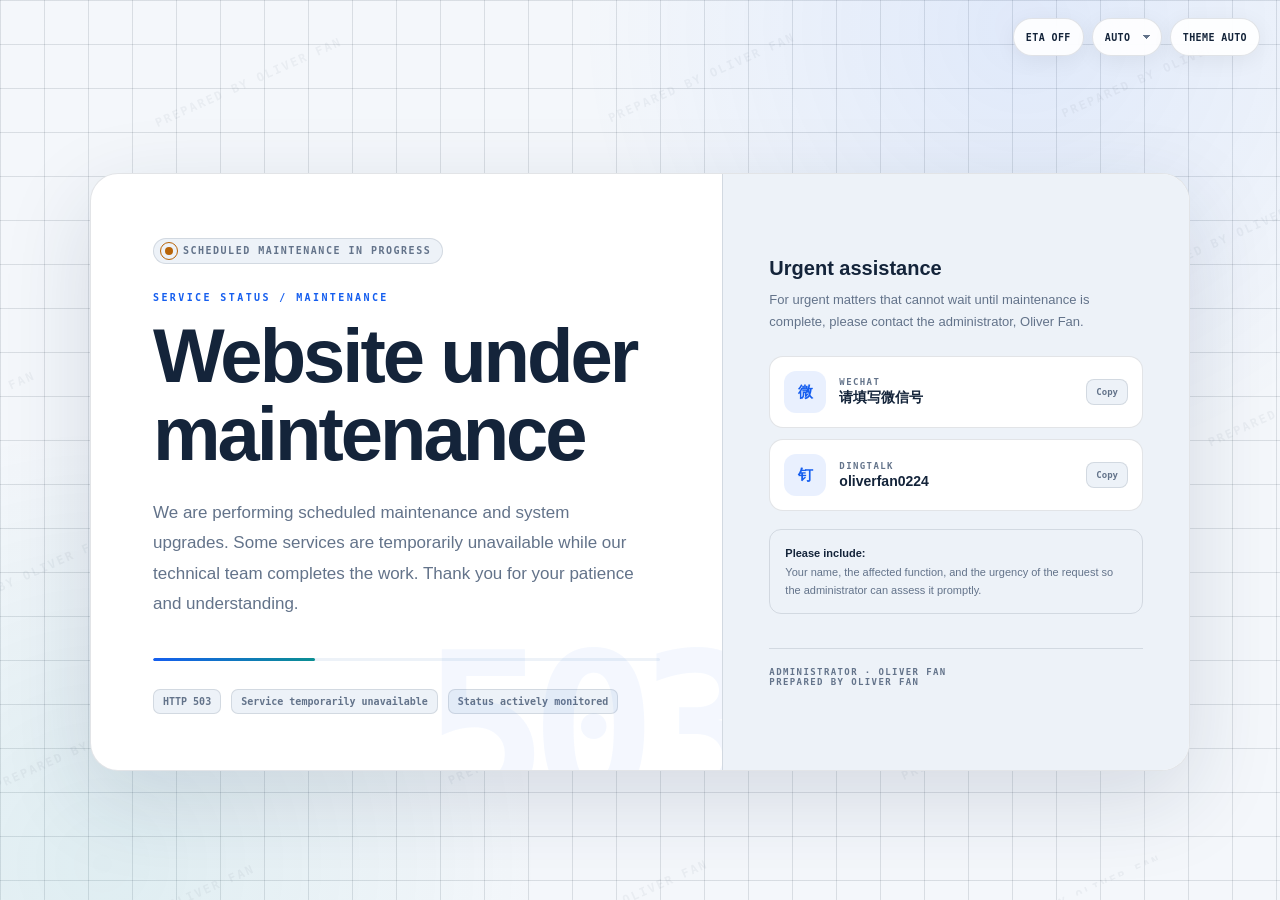
==== maintenance/index.html @ 88e65645 "Rename maintenance.html to maintenance/index.html" ====
<!doctype html>
<html lang="zh-CN" data-theme="dark">
<head>
  <meta charset="utf-8">
  <meta name="viewport" content="width=device-width,initial-scale=1,viewport-fit=cover">
  <meta name="robots" content="noindex,nofollow">
  <meta name="author" content="Oliver Fan">
  <meta name="theme-color" content="#07111f">
  <title>系统维护中 · System Maintenance</title>
  <style>
    :root{
      color-scheme:light;
      --bg:#f4f7fb;--surface:#fff;--surface2:#edf2f8;--line:rgba(20,36,58,.12);
      --line-hi:rgba(20,36,58,.23);--text:#14243a;--dim:#63738a;
      --blue:#155eef;--teal:#0b8f92;--green:#0b8f68;--amber:#b86408;
      --blue-dim:rgba(21,94,239,.09);--teal-dim:rgba(11,143,146,.09);
      --shadow:0 28px 90px rgba(24,45,75,.14);
      --sans:"SF Pro Display","PingFang SC","Hiragino Sans GB","Microsoft YaHei",sans-serif;
      --mono:"SFMono-Regular","JetBrains Mono","Menlo","PingFang SC",monospace;
    }
    [data-theme="dark"]{
      color-scheme:dark;
      --bg:#07111f;--surface:#0d1a2b;--surface2:#122238;--line:rgba(164,190,225,.13);
      --line-hi:rgba(164,190,225,.27);--text:#eaf3ff;--dim:#91a5bf;
      --blue:#68a2ff;--teal:#54d2c8;--green:#58d7a9;--amber:#ffc062;
      --blue-dim:rgba(104,162,255,.11);--teal-dim:rgba(84,210,200,.09);
      --shadow:0 32px 100px rgba(0,0,0,.36);
    }
    *{box-sizing:border-box}
    html,body{min-height:100%;margin:0}
    body{font-family:var(--sans);color:var(--text);background-color:var(--bg);overflow-x:hidden;
      background-image:linear-gradient(var(--line) 1px,transparent 1px),linear-gradient(90deg,var(--line) 1px,transparent 1px);
      background-size:44px 44px;transition:background-color .25s,color .25s}
    body::before{content:"";position:fixed;inset:0;pointer-events:none;background:
      radial-gradient(circle at 80% 3%,var(--blue-dim),transparent 33%),
      radial-gradient(circle at 8% 96%,var(--teal-dim),transparent 30%)}
    button,select{font:inherit}
    button:focus-visible,select:focus-visible,a:focus-visible{outline:3px solid var(--blue);outline-offset:3px}
    .watermark{position:fixed;inset:-15%;z-index:8;pointer-events:none;display:grid;grid-template-columns:repeat(4,1fr);grid-auto-rows:180px;
      transform:rotate(-24deg);opacity:.045;color:var(--text);font:700 12px/1 var(--mono);letter-spacing:2px;text-transform:uppercase;overflow:hidden}
    .watermark span{display:grid;place-items:center;white-space:nowrap}
    .toolbar{position:fixed;top:max(18px,env(safe-area-inset-top));right:max(20px,env(safe-area-inset-right));z-index:30;display:flex;gap:8px;align-items:center}
    .control{height:38px;border:1px solid var(--line);background:color-mix(in srgb,var(--surface) 90%,transparent);backdrop-filter:blur(14px);-webkit-backdrop-filter:blur(14px);
      color:var(--text);border-radius:999px;padding:0 12px;font:700 10px var(--mono);letter-spacing:.4px;cursor:pointer;box-shadow:0 5px 22px rgba(0,0,0,.06)}
    select.control{appearance:none;padding-right:30px;background-image:linear-gradient(45deg,transparent 50%,var(--dim) 50%),linear-gradient(135deg,var(--dim) 50%,transparent 50%);background-position:calc(100% - 14px) 16px,calc(100% - 10px) 16px;background-size:4px 4px;background-repeat:no-repeat}
    .control:hover{border-color:var(--line-hi);background-color:var(--surface2)}
    .theme-control{min-width:78px}.eta-control[aria-pressed="true"]{color:var(--blue);border-color:var(--blue);background:var(--blue-dim)}
    .page{position:relative;z-index:10;min-height:100vh;display:grid;place-items:center;padding:92px 28px 48px}
    .panel{width:min(1100px,100%);display:grid;grid-template-columns:minmax(0,1.15fr) minmax(320px,.85fr);overflow:hidden;background:var(--surface);border:1px solid var(--line);border-radius:28px;box-shadow:var(--shadow)}
    .primary{position:relative;min-width:0;padding:64px 62px 56px;overflow:hidden}
    .primary::after{content:"503";position:absolute;right:-25px;bottom:-66px;color:var(--blue);opacity:.045;font:900 210px/1 var(--mono);letter-spacing:-18px;pointer-events:none}
    .status{display:inline-flex;align-items:center;gap:10px;margin-bottom:28px;padding:7px 11px;border:1px solid var(--line);background:var(--surface2);border-radius:999px;color:var(--dim);font:700 10px/1 var(--mono);letter-spacing:1.5px;text-transform:uppercase}
    .pulse{position:relative;width:8px;height:8px;border-radius:50%;background:var(--amber)}
    .pulse::after{content:"";position:absolute;inset:-5px;border:1px solid var(--amber);border-radius:50%;animation:ring 2s ease-out infinite}
    @keyframes ring{0%{transform:scale(.55);opacity:.85}100%{transform:scale(1.65);opacity:0}}
    .kicker{margin-bottom:14px;color:var(--blue);font:800 10px var(--mono);letter-spacing:2.4px;text-transform:uppercase}
    h1{margin:0;font-size:clamp(42px,6vw,76px);line-height:1.03;letter-spacing:-3px;text-wrap:balance}
    .description{max-width:680px;margin:24px 0 0;color:var(--dim);font-size:17px;line-height:1.8;text-wrap:pretty}
    .progress{position:relative;height:3px;margin:38px 0 28px;background:var(--surface2);border-radius:999px;overflow:hidden}
    .progress::after{content:"";position:absolute;inset:0 auto 0 0;width:32%;background:linear-gradient(90deg,var(--blue),var(--teal));border-radius:999px;animation:scan 2.8s ease-in-out infinite}
    @keyframes scan{0%{transform:translateX(-105%)}60%,100%{transform:translateX(320%)}}
    .meta{display:flex;flex-wrap:wrap;gap:10px;color:var(--dim);font:700 10px var(--mono)}
    .meta span{padding:6px 9px;border:1px solid var(--line);border-radius:7px;background:var(--surface2)}
    .eta{margin-top:28px;padding:20px;border:1px solid var(--line);border-left:3px solid var(--teal);border-radius:0 14px 14px 0;background:var(--teal-dim);transition:opacity .2s,transform .2s}
    .eta[hidden]{display:none}
    .eta-head{display:flex;justify-content:space-between;gap:16px;align-items:start}
    .eta-label{color:var(--teal);font:800 10px var(--mono);letter-spacing:1.5px;text-transform:uppercase}
    .eta-time{margin-top:5px;font-size:15px;font-weight:650}
    .countdown{display:grid;grid-template-columns:repeat(4,minmax(50px,1fr));gap:8px;margin-top:16px}
    .unit{padding:10px 8px;text-align:center;border:1px solid var(--line);border-radius:10px;background:var(--surface)}
    .value{display:block;font:800 19px/1.1 var(--mono);font-variant-numeric:tabular-nums}
    .unit small{display:block;margin-top:5px;color:var(--dim);font:700 8px var(--mono);letter-spacing:1px;text-transform:uppercase}
    .side{position:relative;min-width:0;padding:58px 46px;background:var(--surface2);border-left:1px solid var(--line);display:flex;flex-direction:column;justify-content:center}
    .side-title{margin:0 0 9px;font-size:20px}.side-copy{margin:0 0 23px;color:var(--dim);font-size:13px;line-height:1.7}
    .contact-list{display:grid;gap:11px}
    .contact{display:grid;grid-template-columns:42px minmax(0,1fr) auto;gap:13px;align-items:center;padding:14px;border:1px solid var(--line);background:var(--surface);border-radius:14px}
    .contact-icon{display:grid;place-items:center;width:42px;height:42px;border-radius:12px;background:var(--blue-dim);color:var(--blue);font:900 15px var(--mono)}
    .contact-label{color:var(--dim);font:700 9px var(--mono);letter-spacing:1.4px;text-transform:uppercase}
    .contact-value{margin-top:2px;font-size:14px;font-weight:700;overflow-wrap:anywhere}
    .copy{border:1px solid var(--line);background:var(--surface2);color:var(--dim);border-radius:8px;padding:7px 9px;font:700 9px var(--mono);cursor:pointer}
    .copy:hover{color:var(--blue);border-color:var(--blue)}
    .notice{margin-top:18px;padding:14px 15px;border:1px solid var(--line);border-radius:12px;color:var(--dim);font-size:11px;line-height:1.65}
    .notice b{color:var(--text)}
    .signature{margin-top:34px;padding-top:18px;border-top:1px solid var(--line);color:var(--dim);font:700 9px var(--mono);letter-spacing:1.4px}
    .noscript{position:fixed;inset:auto 20px 20px;z-index:100;padding:12px 15px;background:#fff3cd;color:#5f4300;border:1px solid #e8c96d;border-radius:10px;font-size:13px}
    .toast{position:fixed;z-index:50;left:50%;bottom:28px;transform:translate(-50%,20px);opacity:0;padding:10px 14px;border-radius:999px;background:var(--text);color:var(--bg);font:700 10px var(--mono);pointer-events:none;transition:.2s}
    .toast.show{opacity:1;transform:translate(-50%,0)}
    @media(max-width:850px){.panel{grid-template-columns:1fr}.primary{padding:55px 38px 44px}.side{padding:38px;border-left:0;border-top:1px solid var(--line)}h1{letter-spacing:-2px}.watermark{grid-template-columns:repeat(3,1fr)}}
    @media(max-width:560px){.toolbar{top:12px;right:12px;left:12px;justify-content:flex-end;gap:5px}.control{height:35px;padding:0 9px;font-size:9px}.theme-control{min-width:64px}.page{padding:72px 12px 20px;align-items:start}.panel{border-radius:19px}.primary,.side{padding:36px 23px}h1{font-size:40px;letter-spacing:-1.6px}.description{font-size:15px}.countdown{gap:5px}.unit{padding:9px 4px}.value{font-size:16px}.contact{grid-template-columns:38px minmax(0,1fr) auto;padding:11px}.contact-icon{width:38px;height:38px}.watermark{grid-template-columns:repeat(2,1fr);grid-auto-rows:150px}}
    @media(prefers-reduced-motion:reduce){*,*::before,*::after{animation-duration:.01ms!important;animation-iteration-count:1!important;scroll-behavior:auto!important}}
    @media print{.toolbar,.watermark,.toast{display:none}.page{padding:18mm}.panel{box-shadow:none}.primary::after{opacity:.025}}
  </style>
</head>
<body>
  <div class="watermark" aria-hidden="true"></div>
  <div class="toolbar" aria-label="Display settings">
    <button class="control eta-control" id="etaToggle" type="button" aria-pressed="false">ETA OFF</button>
    <select class="control" id="language" aria-label="Language">
      <option value="auto">AUTO</option><option value="zh-CN">简中</option><option value="zh-TW">繁中</option><option value="en">EN</option>
    </select>
    <button class="control theme-control" id="theme" type="button" aria-label="Color mode">THEME AUTO</button>
  </div>

  <main class="page">
    <article class="panel" aria-labelledby="title">
      <section class="primary">
        <div class="status"><span class="pulse" aria-hidden="true"></span><span data-i18n="status">计划维护进行中</span></div>
        <div class="kicker">SERVICE STATUS / MAINTENANCE</div>
        <h1 id="title" data-i18n="title">网站正在维护</h1>
        <p class="description" data-i18n="description">我们正在进行系统升级与例行维护，部分服务暂时不可用。技术团队正在加紧处理，感谢您的理解与耐心等待。</p>
        <div class="progress" aria-hidden="true"></div>
        <div class="meta"><span>HTTP 503</span><span data-i18n="scope">服务暂时不可用</span><span data-i18n="monitoring">状态持续监测中</span></div>

        <div class="eta" id="etaPanel" hidden>
          <div class="eta-head">
            <div><div class="eta-label" data-i18n="etaLabel">预计恢复时间</div><div class="eta-time" id="etaTime">—</div></div>
          </div>
          <div class="countdown" aria-live="polite">
            <div class="unit"><span class="value" id="days">00</span><small data-i18n="days">天</small></div>
            <div class="unit"><span class="value" id="hours">00</span><small data-i18n="hours">时</small></div>
            <div class="unit"><span class="value" id="minutes">00</span><small data-i18n="minutes">分</small></div>
            <div class="unit"><span class="value" id="seconds">00</span><small data-i18n="seconds">秒</small></div>
          </div>
        </div>
      </section>

      <aside class="side" aria-label="Emergency contact">
        <h2 class="side-title" data-i18n="contactTitle">紧急需求</h2>
        <p class="side-copy" data-i18n="contactCopy">如有无法等待维护完成的紧急事项，请联系管理员 Oliver Fan。</p>
        <div class="contact-list">
          <div class="contact">
            <div class="contact-icon" aria-hidden="true">微</div>
            <div><div class="contact-label">WECHAT</div><div class="contact-value" id="wechat">请填写微信号</div></div>
            <button class="copy" type="button" data-copy="wechat" data-i18n="copy">复制</button>
          </div>
          <div class="contact">
            <div class="contact-icon" aria-hidden="true">钉</div>
            <div><div class="contact-label">DINGTALK</div><div class="contact-value" id="dingtalk">oliverfan0224</div></div>
            <button class="copy" type="button" data-copy="dingtalk" data-i18n="copy">复制</button>
          </div>
        </div>
        <div class="notice"><b data-i18n="noticeTitle">联系时请注明：</b><br><span data-i18n="noticeText">您的姓名、受影响的功能，以及事项紧急程度，便于管理员尽快判断与处理。</span></div>
        <div class="signature">ADMINISTRATOR · OLIVER FAN<br>PREPARED BY OLIVER FAN</div>
      </aside>
    </article>
  </main>
  <div class="toast" id="toast" role="status"></div>
  <noscript><div class="noscript">This page requires JavaScript for automatic language detection and countdown display.</div></noscript>

  <script>
    /* ================================================================
       页面配置：部署前只需修改这一段。
       recovery.enabled 决定预计恢复模块的默认开启状态；
       recovery.target 使用 ISO 8601 格式，例如 2026-07-18T18:00:00+08:00。
       ================================================================ */
    const SITE_CONFIG={
      administrator:'Oliver Fan',
      wechat:'请填写微信号',
      dingtalk:'oliverfan0224',
      recovery:{enabled:false,target:''}
    };

    const TEXT={
      'zh-CN':{status:'计划维护进行中',title:'网站正在维护',description:'我们正在进行系统升级与例行维护，部分服务暂时不可用。技术团队正在加紧处理，感谢您的理解与耐心等待。',scope:'服务暂时不可用',monitoring:'状态持续监测中',etaLabel:'预计恢复时间',days:'天',hours:'时',minutes:'分',seconds:'秒',contactTitle:'紧急需求',contactCopy:'如有无法等待维护完成的紧急事项，请联系管理员 Oliver Fan。',copy:'复制',copied:'已复制',copyFail:'无法复制',noticeTitle:'联系时请注明：',noticeText:'您的姓名、受影响的功能，以及事项紧急程度，便于管理员尽快判断与处理。',pending:'待管理员确认',reached:'预计恢复时间已到',etaOn:'ETA 开启',etaOff:'ETA 关闭',invalid:'恢复时间尚未设置'},
      'zh-TW':{status:'計劃維護進行中',title:'網站正在維護',description:'我們正在進行系統升級與例行維護，部分服務暫時無法使用。技術團隊正在加緊處理，感謝您的理解與耐心等候。',scope:'服務暫時無法使用',monitoring:'狀態持續監測中',etaLabel:'預計恢復時間',days:'天',hours:'時',minutes:'分',seconds:'秒',contactTitle:'緊急需求',contactCopy:'如有無法等候維護完成的緊急事項，請聯絡管理員 Oliver Fan。',copy:'複製',copied:'已複製',copyFail:'無法複製',noticeTitle:'聯絡時請註明：',noticeText:'您的姓名、受影響的功能，以及事項緊急程度，以便管理員儘快判斷與處理。',pending:'待管理員確認',reached:'預計恢復時間已到',etaOn:'ETA 開啟',etaOff:'ETA 關閉',invalid:'恢復時間尚未設定'},
      en:{status:'Scheduled maintenance in progress',title:'Website under maintenance',description:'We are performing scheduled maintenance and system upgrades. Some services are temporarily unavailable while our technical team completes the work. Thank you for your patience and understanding.',scope:'Service temporarily unavailable',monitoring:'Status actively monitored',etaLabel:'Estimated restoration',days:'Days',hours:'Hours',minutes:'Minutes',seconds:'Seconds',contactTitle:'Urgent assistance',contactCopy:'For urgent matters that cannot wait until maintenance is complete, please contact the administrator, Oliver Fan.',copy:'Copy',copied:'Copied',copyFail:'Unable to copy',noticeTitle:'Please include:',noticeText:'Your name, the affected function, and the urgency of the request so the administrator can assess it promptly.',pending:'Pending administrator confirmation',reached:'Estimated restoration time reached',etaOn:'ETA ON',etaOff:'ETA OFF',invalid:'Restoration time is not configured'}
    };

    const $=s=>document.querySelector(s);
    const state={lang:'zh-CN',themeMode:'auto',etaVisible:SITE_CONFIG.recovery.enabled,timer:null};
    const media=matchMedia('(prefers-color-scheme: dark)');
    const supported=['zh-CN','zh-TW','en'];

    function detectedLanguage(){
      const list=navigator.languages?.length?navigator.languages:[navigator.language||'en'];
      for(const raw of list){const l=raw.toLowerCase();if(l.startsWith('zh-hant')||l.includes('tw')||l.includes('hk'))return'zh-TW';if(l.startsWith('zh'))return'zh-CN';if(l.startsWith('en'))return'en'}
      return'en';
    }
    function setLanguage(choice){
      const lang=choice==='auto'?detectedLanguage():(supported.includes(choice)?choice:'en');state.lang=lang;
      document.documentElement.lang=lang;document.documentElement.dir='ltr';
      document.querySelectorAll('[data-i18n]').forEach(el=>{const key=el.dataset.i18n;if(TEXT[lang][key])el.textContent=TEXT[lang][key]});
      $('#language').value=choice;localStorage.setItem('maintenance-language',choice);renderEta();
    }
    function applyTheme(){
      const dark=state.themeMode==='dark'||(state.themeMode==='auto'&&media.matches);document.documentElement.dataset.theme=dark?'dark':'light';
      document.querySelector('meta[name="theme-color"]').content=dark?'#07111f':'#f4f7fb';
      $('#theme').textContent=state.themeMode==='auto'?'THEME AUTO':state.themeMode==='dark'?'DARK':'LIGHT';
    }
    function cycleTheme(){const order=['auto','light','dark'];state.themeMode=order[(order.indexOf(state.themeMode)+1)%order.length];localStorage.setItem('maintenance-theme',state.themeMode);applyTheme()}
    function pad(n){return String(Math.max(0,n)).padStart(2,'0')}
    function renderEta(){
      const t=TEXT[state.lang];$('#etaPanel').hidden=!state.etaVisible;$('#etaToggle').setAttribute('aria-pressed',String(state.etaVisible));$('#etaToggle').textContent=state.etaVisible?t.etaOn:t.etaOff;
      clearInterval(state.timer);if(!state.etaVisible)return;
      const target=new Date(SITE_CONFIG.recovery.target);const valid=SITE_CONFIG.recovery.target&&!Number.isNaN(target.getTime());
      $('#etaTime').textContent=valid?new Intl.DateTimeFormat(state.lang,{dateStyle:'medium',timeStyle:'short'}).format(target):t.pending;
      function tick(){
        if(!valid){['days','hours','minutes','seconds'].forEach(id=>$('#'+id).textContent='—');return}
        const diff=Math.max(0,target-Date.now());const s=Math.floor(diff/1000);$('#days').textContent=pad(Math.floor(s/86400));$('#hours').textContent=pad(Math.floor(s%86400/3600));$('#minutes').textContent=pad(Math.floor(s%3600/60));$('#seconds').textContent=pad(s%60);if(diff===0){$('#etaTime').textContent=t.reached;clearInterval(state.timer)}
      }
      tick();state.timer=setInterval(tick,1000);
    }
    function toggleEta(){state.etaVisible=!state.etaVisible;localStorage.setItem('maintenance-eta',String(state.etaVisible));renderEta()}
    function toast(msg){const el=$('#toast');el.textContent=msg;el.classList.add('show');clearTimeout(toast.id);toast.id=setTimeout(()=>el.classList.remove('show'),1600)}
    async function copyContact(id){const value=$('#'+id).textContent.trim();try{await navigator.clipboard.writeText(value);toast(TEXT[state.lang].copied)}catch{toast(TEXT[state.lang].copyFail)}}

    $('#wechat').textContent=SITE_CONFIG.wechat;$('#dingtalk').textContent=SITE_CONFIG.dingtalk;
    $('#theme').addEventListener('click',cycleTheme);$('#etaToggle').addEventListener('click',toggleEta);$('#language').addEventListener('change',e=>setLanguage(e.target.value));
    document.querySelectorAll('[data-copy]').forEach(btn=>btn.addEventListener('click',()=>copyContact(btn.dataset.copy)));
    media.addEventListener?.('change',()=>{if(state.themeMode==='auto')applyTheme()});
    const savedTheme=localStorage.getItem('maintenance-theme');if(['auto','light','dark'].includes(savedTheme))state.themeMode=savedTheme;
    const savedEta=localStorage.getItem('maintenance-eta');if(savedEta!==null)state.etaVisible=savedEta==='true';
    const savedLang=localStorage.getItem('maintenance-language')||'auto';
    const wm=$('.watermark');for(let i=0;i<40;i++){const s=document.createElement('span');s.textContent='Prepared By Oliver Fan';wm.appendChild(s)}
    applyTheme();setLanguage(savedLang);
  </script>
</body>
</html>
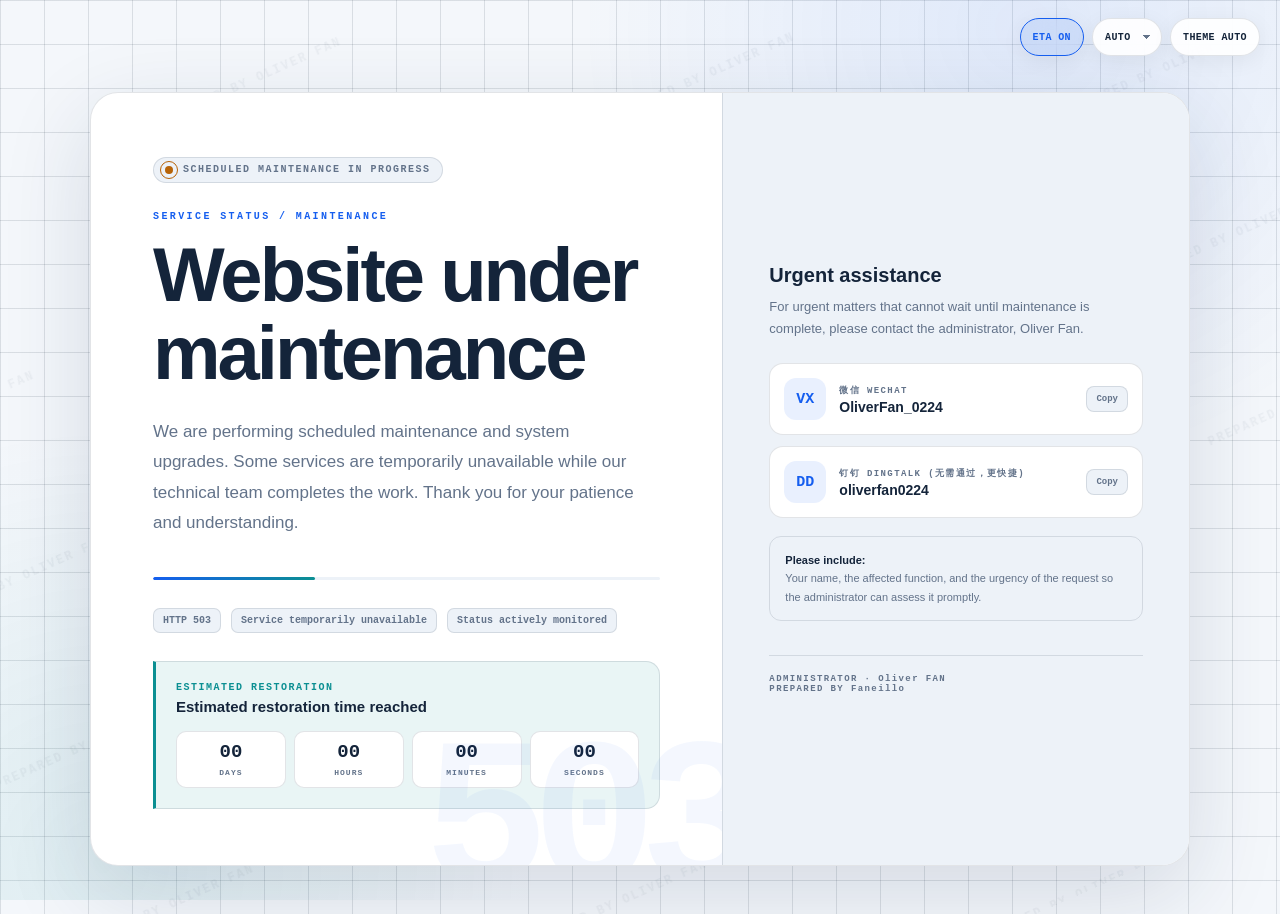
==== commit b566d38a: "Fulfill" ====
--- a/maintenance/index.html
+++ b/maintenance/index.html
@@ -107,7 +107,7 @@
         <div class="status"><span class="pulse" aria-hidden="true"></span><span data-i18n="status">计划维护进行中</span></div>
         <div class="kicker">SERVICE STATUS / MAINTENANCE</div>
         <h1 id="title" data-i18n="title">网站正在维护</h1>
-        <p class="description" data-i18n="description">我们正在进行系统升级与例行维护，部分服务暂时不可用。技术团队正在加紧处理，感谢您的理解与耐心等待。</p>
+        <p class="description" data-i18n="description">我们正在进行系统升级与例行维护，部分服务暂时不可用。管理员正在加紧处理，感谢您的理解与耐心等待。</p>
         <div class="progress" aria-hidden="true"></div>
         <div class="meta"><span>HTTP 503</span><span data-i18n="scope">服务暂时不可用</span><span data-i18n="monitoring">状态持续监测中</span></div>
 
@@ -129,18 +129,18 @@
         <p class="side-copy" data-i18n="contactCopy">如有无法等待维护完成的紧急事项，请联系管理员 Oliver Fan。</p>
         <div class="contact-list">
           <div class="contact">
-            <div class="contact-icon" aria-hidden="true">微</div>
-            <div><div class="contact-label">WECHAT</div><div class="contact-value" id="wechat">请填写微信号</div></div>
+            <div class="contact-icon" aria-hidden="true">VX</div>
+            <div><div class="contact-label">微信 WeChat</div><div class="contact-value" id="wechat">OliverFan_0224</div></div>
             <button class="copy" type="button" data-copy="wechat" data-i18n="copy">复制</button>
           </div>
           <div class="contact">
-            <div class="contact-icon" aria-hidden="true">钉</div>
-            <div><div class="contact-label">DINGTALK</div><div class="contact-value" id="dingtalk">oliverfan0224</div></div>
+            <div class="contact-icon" aria-hidden="true">DD</div>
+            <div><div class="contact-label">钉钉 DingTalk (无需通过，更快捷) </div><div class="contact-value" id="dingtalk">oliverfan0224</div></div>
             <button class="copy" type="button" data-copy="dingtalk" data-i18n="copy">复制</button>
           </div>
         </div>
-        <div class="notice"><b data-i18n="noticeTitle">联系时请注明：</b><br><span data-i18n="noticeText">您的姓名、受影响的功能，以及事项紧急程度，便于管理员尽快判断与处理。</span></div>
-        <div class="signature">ADMINISTRATOR · OLIVER FAN<br>PREPARED BY OLIVER FAN</div>
+        <div class="notice"><b data-i18n="noticeTitle">联系时请注明：</b><br><span data-i18n="noticeText">您的称呼、受影响的功能，需达成目的，便于我尽快判断与处理。</span></div>
+        <div class="signature">ADMINISTRATOR · Oliver FAN<br>PREPARED BY Faneillo</div>
       </aside>
     </article>
   </main>
@@ -155,13 +155,13 @@
        ================================================================ */
     const SITE_CONFIG={
       administrator:'Oliver Fan',
-      wechat:'请填写微信号',
+      wechat:'OliverFan_0224',
       dingtalk:'oliverfan0224',
-      recovery:{enabled:false,target:''}
+      recovery:{enabled:true,target:'2026-07-18T12:00:00+08:00'}
     };
 
     const TEXT={
-      'zh-CN':{status:'计划维护进行中',title:'网站正在维护',description:'我们正在进行系统升级与例行维护，部分服务暂时不可用。技术团队正在加紧处理，感谢您的理解与耐心等待。',scope:'服务暂时不可用',monitoring:'状态持续监测中',etaLabel:'预计恢复时间',days:'天',hours:'时',minutes:'分',seconds:'秒',contactTitle:'紧急需求',contactCopy:'如有无法等待维护完成的紧急事项，请联系管理员 Oliver Fan。',copy:'复制',copied:'已复制',copyFail:'无法复制',noticeTitle:'联系时请注明：',noticeText:'您的姓名、受影响的功能，以及事项紧急程度，便于管理员尽快判断与处理。',pending:'待管理员确认',reached:'预计恢复时间已到',etaOn:'ETA 开启',etaOff:'ETA 关闭',invalid:'恢复时间尚未设置'},
+      'zh-CN':{status:'计划维护进行中',title:'网站正在维护',description:'我们正在进行系统升级与例行维护，部分服务暂时不可用。管理员正在加紧处理，感谢您的理解与耐心等待。',scope:'服务暂时不可用',monitoring:'状态持续监测中',etaLabel:'预计恢复时间',days:'天',hours:'时',minutes:'分',seconds:'秒',contactTitle:'紧急需求',contactCopy:'如有无法等待维护完成的紧急事项，请联系管理员 Oliver Fan。',copy:'复制',copied:'已复制',copyFail:'无法复制',noticeTitle:'联系时请注明：',noticeText:'您的姓名、受影响的功能，以及事项紧急程度，便于管理员尽快判断与处理。',pending:'待管理员确认',reached:'预计恢复时间已到',etaOn:'ETA 开启',etaOff:'ETA 关闭',invalid:'恢复时间尚未设置'},
       'zh-TW':{status:'計劃維護進行中',title:'網站正在維護',description:'我們正在進行系統升級與例行維護，部分服務暫時無法使用。技術團隊正在加緊處理，感謝您的理解與耐心等候。',scope:'服務暫時無法使用',monitoring:'狀態持續監測中',etaLabel:'預計恢復時間',days:'天',hours:'時',minutes:'分',seconds:'秒',contactTitle:'緊急需求',contactCopy:'如有無法等候維護完成的緊急事項，請聯絡管理員 Oliver Fan。',copy:'複製',copied:'已複製',copyFail:'無法複製',noticeTitle:'聯絡時請註明：',noticeText:'您的姓名、受影響的功能，以及事項緊急程度，以便管理員儘快判斷與處理。',pending:'待管理員確認',reached:'預計恢復時間已到',etaOn:'ETA 開啟',etaOff:'ETA 關閉',invalid:'恢復時間尚未設定'},
       en:{status:'Scheduled maintenance in progress',title:'Website under maintenance',description:'We are performing scheduled maintenance and system upgrades. Some services are temporarily unavailable while our technical team completes the work. Thank you for your patience and understanding.',scope:'Service temporarily unavailable',monitoring:'Status actively monitored',etaLabel:'Estimated restoration',days:'Days',hours:'Hours',minutes:'Minutes',seconds:'Seconds',contactTitle:'Urgent assistance',contactCopy:'For urgent matters that cannot wait until maintenance is complete, please contact the administrator, Oliver Fan.',copy:'Copy',copied:'Copied',copyFail:'Unable to copy',noticeTitle:'Please include:',noticeText:'Your name, the affected function, and the urgency of the request so the administrator can assess it promptly.',pending:'Pending administrator confirmation',reached:'Estimated restoration time reached',etaOn:'ETA ON',etaOff:'ETA OFF',invalid:'Restoration time is not configured'}
     };
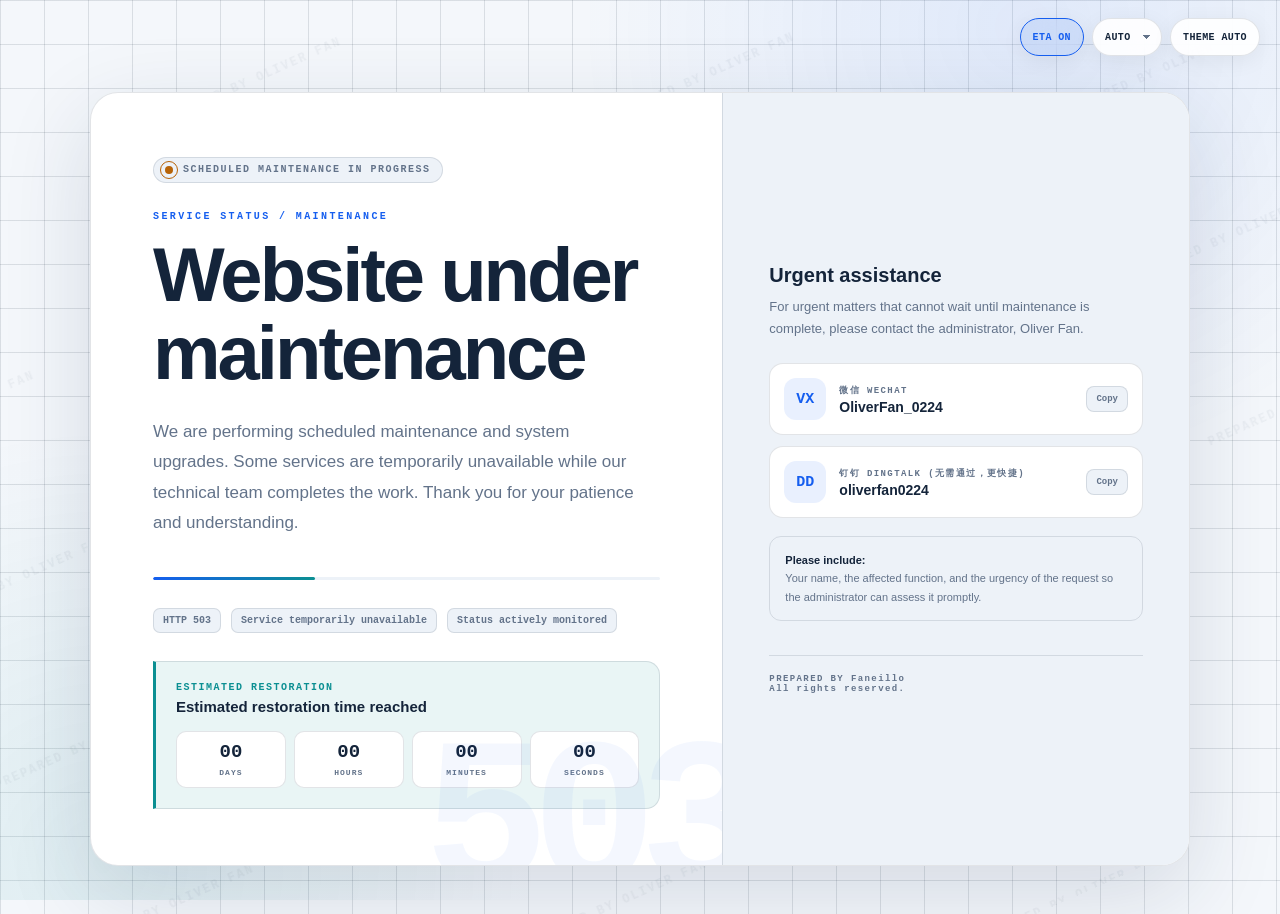
==== commit ce732bc7: "Update index.html" ====
--- a/maintenance/index.html
+++ b/maintenance/index.html
@@ -140,7 +140,7 @@
           </div>
         </div>
         <div class="notice"><b data-i18n="noticeTitle">联系时请注明：</b><br><span data-i18n="noticeText">您的称呼、受影响的功能，需达成目的，便于我尽快判断与处理。</span></div>
-        <div class="signature">ADMINISTRATOR · Oliver FAN<br>PREPARED BY Faneillo</div>
+        <div class="signature">PREPARED BY Faneillo<br>All rights reserved.</div>
       </aside>
     </article>
   </main>
@@ -148,16 +148,11 @@
   <noscript><div class="noscript">This page requires JavaScript for automatic language detection and countdown display.</div></noscript>
 
   <script>
-    /* ================================================================
-       页面配置：部署前只需修改这一段。
-       recovery.enabled 决定预计恢复模块的默认开启状态；
-       recovery.target 使用 ISO 8601 格式，例如 2026-07-18T18:00:00+08:00。
-       ================================================================ */
     const SITE_CONFIG={
       administrator:'Oliver Fan',
       wechat:'OliverFan_0224',
       dingtalk:'oliverfan0224',
-      recovery:{enabled:true,target:'2026-07-18T12:00:00+08:00'}
+      recovery:{enabled:true,target:'2026-08-27T12:00:00+08:00'}
     };
 
     const TEXT={
